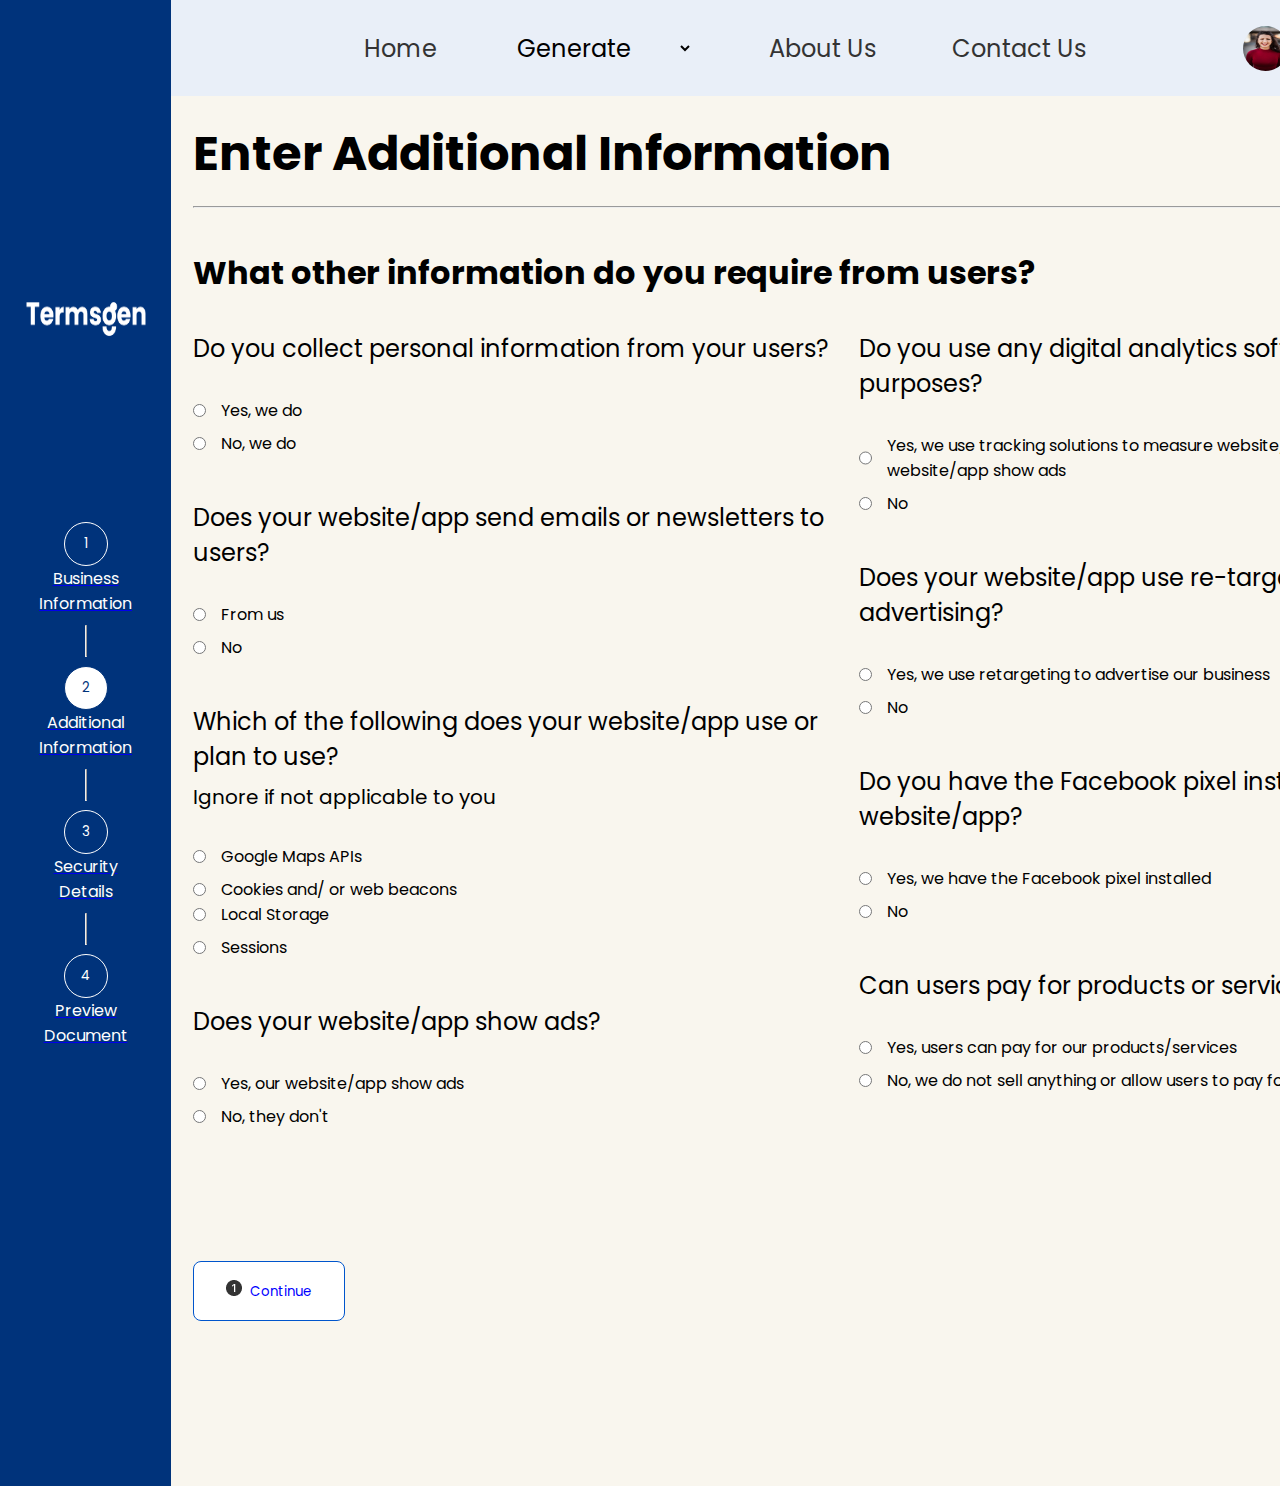
==== additionalinfo.html @ 11663bf3 "first commit" ====
<!DOCTYPE html>
<html>
  <head>
    <script src="app.js"></script>
    <link rel="stylesheet" href="additionalinfo.css" />
    <link rel="preconnect" href="https://fonts.googleapis.com" />
    <link rel="preconnect" href="https://fonts.gstatic.com" crossorigin />
    <link
      href="https://fonts.googleapis.com/css2?family=Poppins:wght@400;500;700&display=swap"
      rel="stylesheet"
    />
    <title>Additional Information</title>
  </head>
  <body>
    <div class="sticky-el">

      <!--side bar is here-->
      <div class="side-bar" id="side-bar">

        <!--LOGO is here-->
        <img
        class="logo"
        width="120px"
        height="44px"
        src="assets/images/logo_white.png"
        alt="site-logo"
        />

        <!--sidebar progress-list is here-->
        <ul>
          <li>
            <a href="/index.html" id="first-el">
              <button  type="button" id="businessinfo-btn">1</button>
              <p style="color: white;">Business Information</p>
            </a>
          </li>
          <hr class="vert" />
          <li>
            <a href="/additionalinfo.html" id="second-el">
              <button type="button" id="additionalinfo-btn" onclick="openBusiness()"><bold>2</bold></button>
              <p style="color: white;">Additional Information</p>
            </a>
          </li>
          <hr class="vert" />
          <li>
            <a href="/security.html" id="third-el">
              <button type="button" id="security-btn"><bold>3</bold></button>
              <p style="color: white;">Security Details</p>
            </a>
          </li>
          <hr class="vert" />
          <li>
            <a href="previewdoc.html" id="fourth-el">
              <button type="button" id="preview-btn"><bold>4</bold></button>
              <p style="color: white;">Preview Document</p>
            </a>
          </li>
        </ul>
      </div>
      <header>
        <nav>
          <ul>
            <li><a href="/">Home</a></li>
            <li>
                <a href="/">
                  <select style="border: none; background: none; font-size: 24px;" id="country" name="country">
                    <option selected disabled>Generate</option>
                    <option value="AF">Afghanistan</option>
                    <option value="AX">Aland Islands</option>
                  </select>
                </a>
              </li>
            <li><a href="/">About Us</a></li>
            <li><a href="/">Contact Us</a></li>
          </ul>
        </nav>

        <!--user profile is here-->
        <div class="user">
          <img id="avatar" src="/assets/images/avatar.jpg" alt="user-image" />
          <p><bold>Dashboard</p></p>
        </div>
      </header> 
    </div>

    <section class="page">
      <div class="content-area">
        <div class="title">
          <h1 style="font-size: 48px;">Enter Additional Information</h1>
          <button type="button">Preview</button>
        </div>
        <hr/>

        <div class="content">
          <h3 style="font-size: 32px;">What other information do you require from users?</h3>
          <div class="column">
            <div class="col-1">
              <div class="Q1">
                <p style="padding-bottom: 32px;">Do you collect personal information from your users?</p> 
                <div style="display: flex; padding-bottom: 8px;">                        
                  <input type="radio" name="Q1" id="q-one">
                  <p style="padding-left: 15px; font-size: 16px;"> Yes, we do </p>
                </div> 
                <div style="display: flex;">                        
                  <input type="radio" name="Q1" id="q-one">
                  <p style="padding-left: 15px; font-size: 16px;"> No, we do </p>
                </div>                   
              </div>
              <div class="Q2">
                <p style="padding-bottom: 32px;">Does your website/app send emails or newsletters to users?</p>
                <div style="display: flex; padding-bottom: 8px;">                        
                  <input type="radio" name="Q1" id="q-one">
                  <p style="padding-left: 15px; font-size: 16px;">From us </p>
                </div> 
                <div style="display: flex;">                        
                  <input type="radio" name="Q1" id="q-one">
                  <p style="padding-left: 15px; font-size: 16px;"> No </p>
                </div>
              </div>
              <div class="Q3">
                <p style="padding-bottom: 8px;">Which of the following does your website/app use or plan to  use? </p>
                <p style="font-size: 20px; padding-bottom: 32px;">Ignore if not applicable to you</p>
                <div style="display: flex; padding-bottom: 8px;">                        
                  <input type="radio" name="Q1" id="q-one">
                  <p style="padding-left: 15px; font-size: 16px;">Google Maps APIs </p>
                </div> 
                <div style="display: flex;">                        
                  <input type="radio" name="Q1" id="q-one">
                  <p style="padding-left: 15px; font-size: 16px;">Cookies and/ or web beacons</p>
                </div>
                <div style="display: flex; padding-bottom: 8px;">                        
                  <input type="radio" name="Q1" id="q-one">
                  <p style="padding-left: 15px; font-size: 16px;">Local Storage</p>
                </div> 
                <div style="display: flex;">                        
                  <input type="radio" name="Q1" id="q-one">
                  <p style="padding-left: 15px; font-size: 16px;">Sessions</p>
                </div>
              </div>
              <div class="Q4">
                <p style="padding-bottom: 32px;">Does your website/app show ads? </p>
                <div style="display: flex; padding-bottom: 8px;">                        
                  <input type="radio" name="Q1" id="q-one">
                  <p style="padding-left: 15px; font-size: 16px;">Yes, our website/app show ads</p>
                </div> 
                <div style="display: flex;">                        
                  <input type="radio" name="Q1" id="q-one">
                  <p style="padding-left: 15px; font-size: 16px;">No, they don't</p>
                </div>
              </div>
            </div>
            <div class="col-2">
              <div class="Q1">
                <p style="padding-bottom: 32px;">Do you use any digital analytics software for tracking purposes?</p>
                <div style="display: flex; padding-bottom: 8px;">                        
                  <input type="radio" name="Q1" id="q-one">
                  <p style="padding-left: 15px; font-size: 16px;">Yes, we use tracking solutions to measure website/app trafficYes, our website/app show ads</p>
                </div> 
                <div style="display: flex;">                        
                  <input type="radio" name="Q1" id="q-one">
                  <p style="padding-left: 15px; font-size: 16px;">No</p>
              </div>                    
            </div>
            <div class="Q2">
              <p style="padding-bottom: 32px;">Does your website/app use re-targeting for advertising?</p>
              <div style="display: flex; padding-bottom: 8px;">                        
                <input type="radio" name="Q1" id="q-one">
                <p style="padding-left: 15px; font-size: 16px;">Yes, we use retargeting to advertise our business</p>
              </div> 
              <div style="display: flex;">                        
                <input type="radio" name="Q1" id="q-one">
                <p style="padding-left: 15px; font-size: 16px;">No</p>
              </div>
            </div>
            <div class="Q3">
              <p style="padding-bottom: 32px;">Do you have the Facebook pixel installed in your website/app?  </p>
              <div style="display: flex; padding-bottom: 8px;">                        
                <input type="radio" name="Q1" id="q-one">
                <p style="padding-left: 15px; font-size: 16px;">Yes, we have the Facebook pixel installed</p>
              </div> 
              <div style="display: flex;">                        
                <input type="radio" name="Q1" id="q-one">
                <p style="padding-left: 15px; font-size: 16px;">No</p>
              </div>
            </div>
            <div class="Q4">
              <p style="padding-bottom: 32px;">Can users pay for products or services? </p>
              <div style="display: flex; padding-bottom: 8px;">                        
                <input type="radio" name="Q1" id="q-one">
                <p style="padding-left: 15px; font-size: 16px;">Yes, users can pay for our products/services</p>
              </div> 
              <div style="display: flex;">                        
                <input type="radio" name="Q1" id="q-one">
                <p style="padding-left: 15px; font-size: 16px;">No, we do not sell anything or allow users to pay for products/services</p>
              </div>
            </div>
            </div>
          </div>
        </div>
      <div class="page-btn">
        <span>
          <button style="color: blue; cursor: pointer;" type="button">
          <img style="padding-right: 8px; cursor: pointer;" src="assets/images/num1 filled.png" alt="icon">Continue</button> 
        </span>
        <button type="button">Continue</button>
      </div>
    </section>
  </body>
</html>
---- additionalinfo.css ----
*{
    margin: 0;
    padding: 0;
    box-sizing: border-box;
    font-family: 'poppins', sans-serif;
}

body{
    width: 1512px;
    height: 1486px;
    background-color: #F9F6EE;
    ;
}

.sticky-el{
    display: flex;
}

.side-bar{
    width: 171px;
    height: 1486px;
    background-color: #00337B;
    box-shadow: 0px 0px 10px 2px rgb(10px, 10px, 10px);
    justify-content: center;
    text-align: center;
    align-content: center;
    position: -webkit-sticky;
    position: sticky;
    color: white;
    grid-area: side-bar;

}

.side-bar ul li{
    list-style: none;
}

.side-bar ul li a{
    font-size: 16px;
}

.logo{
    cursor: pointer;
    margin-top: 32px;
}

.side-bar ul{
    margin: 174px 25%;
    display: flex;
    flex-direction: column;
    justify-content: center;
    align-items: center;

}

ul :nth-child(1) button{
    width: 44px;
    height: 44px;
    border-radius: 100%;
    background-color:#00337B;
    color: white;
    border: 1px solid; 
}

ul :nth-last-of-type(2) button{
    width: 44px;
    height: 44px;
    border-radius: 100%;
    background-color:#00337B;
    color: white;
    border: 1px solid;

}

ul :nth-last-of-type(3) button{
    width: 44px;
    height: 44px;
    border-radius: 100%;
    background-color:white;
    color: #00337B;
    border: 1px solid; 

}

ul :nth-of-type(4) button{
    width: 44px;
    height: 44px;
    border-radius: 100%;
    background-color:#00337B;
    color: white;
    border: 1px solid;
}

.vert{
    transform: rotate(90deg);
    -ms-transform: rotate(90deg);
    -webkit-transform: rotate(90deg);
    width: 32px;
    margin: 24px 40%;  
}

header{
    width: 1340px;
    display: flex;
    height: 96px; 
    background-color: #E9EFF8;
    align-items: center;
    justify-content: space-between;
    position: sticky;
/* box-shadow: 0px -10px 20px 5px rgb(51, 51, 51); */
}

nav{
    padding-left: 157px;
    padding-top: 36px;
    padding-bottom: 36px;
}

nav ul li{
    list-style: none;
    display: inline-block;
    position: relative;
}

nav ul li a{
    text-decoration: none;
    color: #333;
    padding: 0 36px;
    font-size: 24px;
}

nav ul li a:hover{
    color: white;
    opacity: 100; 
    transition: all 0.3s ease;
    height: 50vh;
    z-index: -1;
    background: #195FEA; 
    padding: 8px 16px;
}

.user{
    width: 20%;
    display: flex;
    align-items: center; 
    
}

.user p{
    padding-left: 8px;
    font-size: 16px;
}

.user p:hover{
    cursor: pointer;
    color: #195FEA;
    transition: all 0.5s ease;
    /* z-index: -1; */
}

#avatar{
    width: 45px;
    height: 45px;
    border-radius: 100%;
    cursor: pointer;
}

.page .content-area{
    position: relative;
    width: 100%;
    padding-left: 193px;
    padding-top: 32px;
    margin-top: -1416px;
    justify-content: space-between;
}

.page .content-area .title{
    display: flex;
    justify-content: space-between;
    padding-top: 16px;
    margin-bottom: 16px;
    /* border-bottom: 1px solid; */
}

.page .content-area .title button{
    padding: 16px 32px;
    border-radius: 8px;
    border: 1px solid #195FEA;
    color: #195FEA;
    background-color: white;
    cursor: pointer;
    position: relative;
    /* margin-left: 20%; */
}

.page .content-area .title button:hover{
    background: #195FEA;
    transition: all 0.5s ease;
    color: white;
}

.content{
    padding-top: 41px;
}

.content h3{
    padding-bottom: 34px;
}

.column{
    display: flex;
    position: relative;
    justify-content: space-between;
}

.Q2, .Q3, .Q4{
    margin-top: 44px;
} 

.Q1 > p, .Q2 > p, .Q3 > p, .Q4 > p{
    font-size: 24px;
}

.page-btn{
    margin-top: 132px;
    position: relative;
    justify-content: space-between;
}

.page-btn span button{
    
    margin-right: 78%;
    background-color: white;
    border: 1px solid #0055CC;
    border-radius: 8px;
    padding: 18px 32px;
}

.page-btn button{
    background-color: #0055CC;
    color: white;
    border-radius: 8px;
    padding: 18px 32px;
    cursor: pointer;
}

.page-btn span button:hover{
    
    margin-right: 78%;
    background-color: white;
    border: 1px solid #0055CC;
    border-radius: 8px;
    padding: 18px 32px;
    transition: all 02 ease;
}

.page-btn button:hover{
    background-color: blue;
    color: white;
    border-radius: 8px;
    padding: 18px 32px;
    cursor: pointer;
    transition: all 0.2 ease;
}
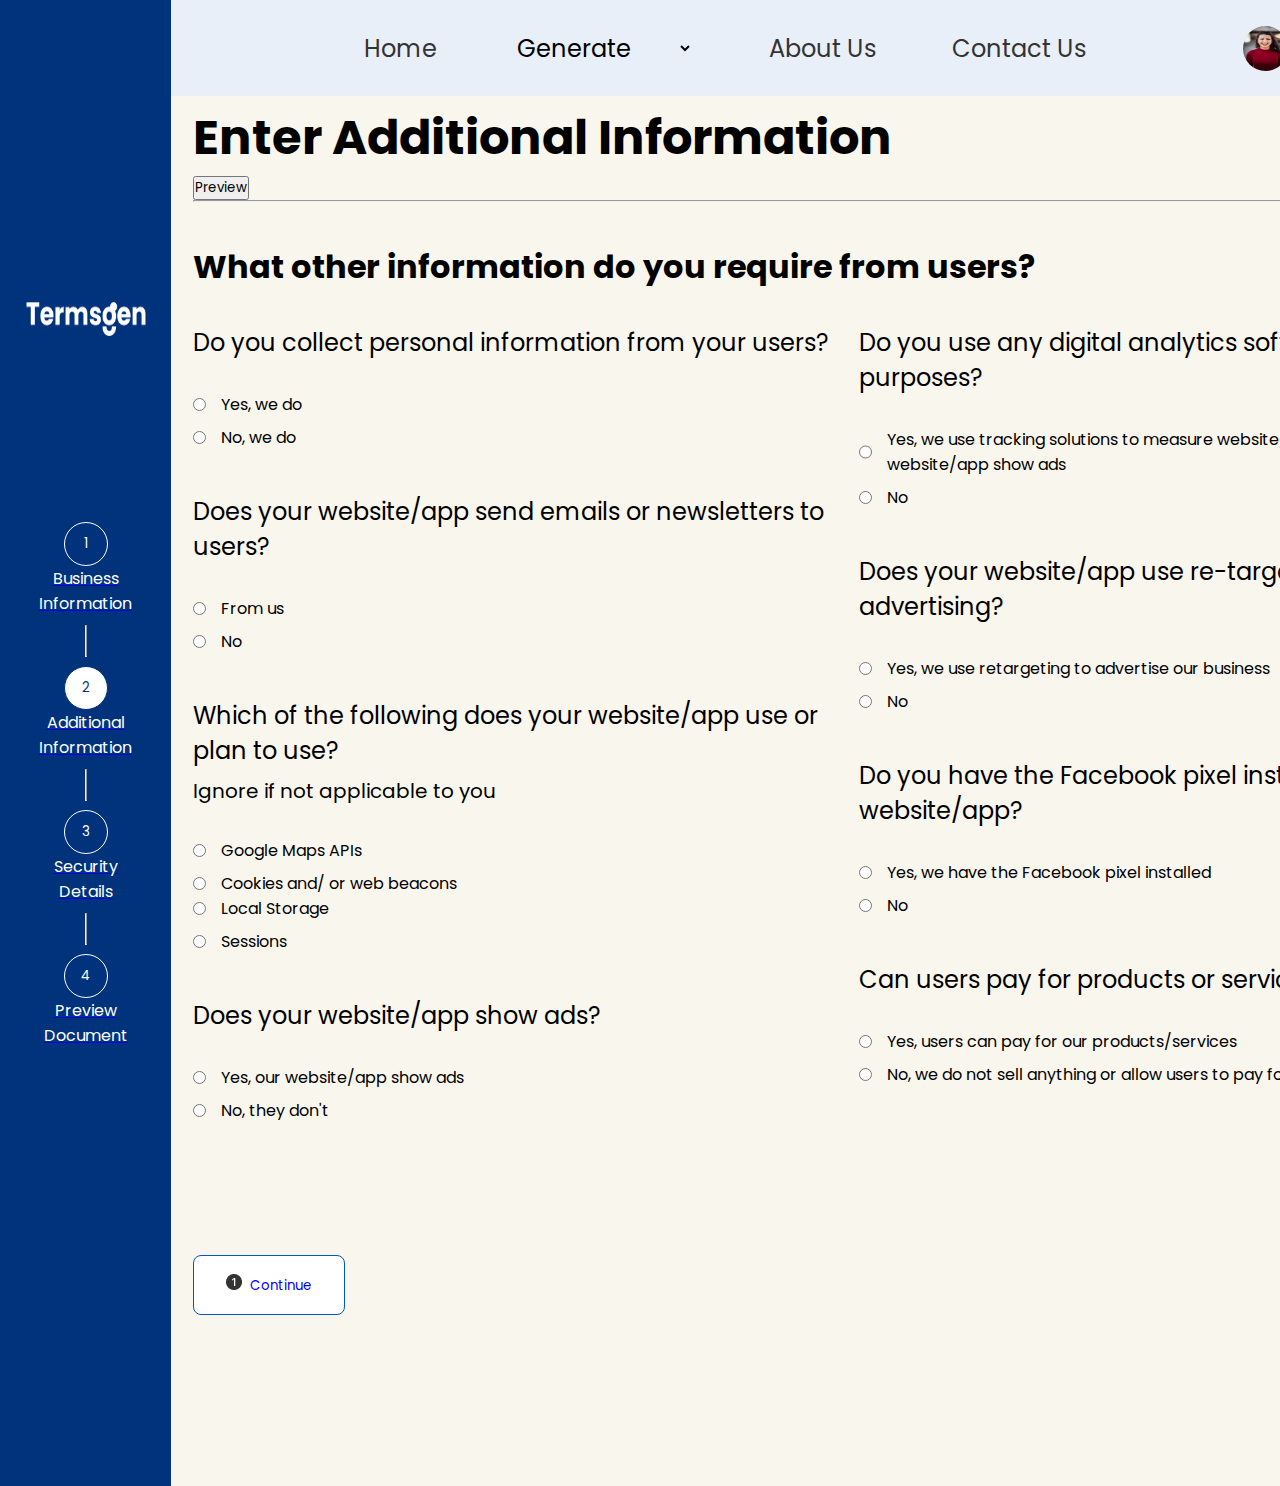
==== commit a0c3e54d: "update style & html" ====
--- a/additionalinfo.html
+++ b/additionalinfo.html
@@ -83,7 +83,7 @@
       </header> 
     </div>
 
-    <section class="page">
+    <section class="additionalinfo">
       <div class="content-area">
         <div class="title">
           <h1 style="font-size: 48px;">Enter Additional Information</h1>
@@ -197,7 +197,7 @@
             </div>
           </div>
         </div>
-      <div class="page-btn">
+      <div class="additionalinfo-btn">
         <span>
           <button style="color: blue; cursor: pointer;" type="button">
           <img style="padding-right: 8px; cursor: pointer;" src="assets/images/num1 filled.png" alt="icon">Continue</button> 
--- a/additionalinfo.css
+++ b/additionalinfo.css
@@ -165,7 +165,7 @@
     cursor: pointer;
 }
 
-.page .content-area{
+.additionalinfo .content-area{
     position: relative;
     width: 100%;
     padding-left: 193px;
@@ -174,7 +174,7 @@
     justify-content: space-between;
 }
 
-.page .content-area .title{
+.addiitionalinfo .content-area .title{
     display: flex;
     justify-content: space-between;
     padding-top: 16px;
@@ -182,7 +182,7 @@
     /* border-bottom: 1px solid; */
 }
 
-.page .content-area .title button{
+.addiitionalinfo .content-area .title button{
     padding: 16px 32px;
     border-radius: 8px;
     border: 1px solid #195FEA;
@@ -193,7 +193,7 @@
     /* margin-left: 20%; */
 }
 
-.page .content-area .title button:hover{
+.addiitionalinfo .content-area .title button:hover{
     background: #195FEA;
     transition: all 0.5s ease;
     color: white;
@@ -221,13 +221,13 @@
     font-size: 24px;
 }
 
-.page-btn{
+.additionalinfo-btn{
     margin-top: 132px;
     position: relative;
     justify-content: space-between;
 }
 
-.page-btn span button{
+.additionalinfo-btn span button{
     
     margin-right: 78%;
     background-color: white;
@@ -236,7 +236,7 @@
     padding: 18px 32px;
 }
 
-.page-btn button{
+.additionalinfo-btn button{
     background-color: #0055CC;
     color: white;
     border-radius: 8px;
@@ -244,7 +244,7 @@
     cursor: pointer;
 }
 
-.page-btn span button:hover{
+.additionalinfo-btn span button:hover{
     
     margin-right: 78%;
     background-color: white;
@@ -254,7 +254,7 @@
     transition: all 02 ease;
 }
 
-.page-btn button:hover{
+.additionalinfo-btn button:hover{
     background-color: blue;
     color: white;
     border-radius: 8px;
